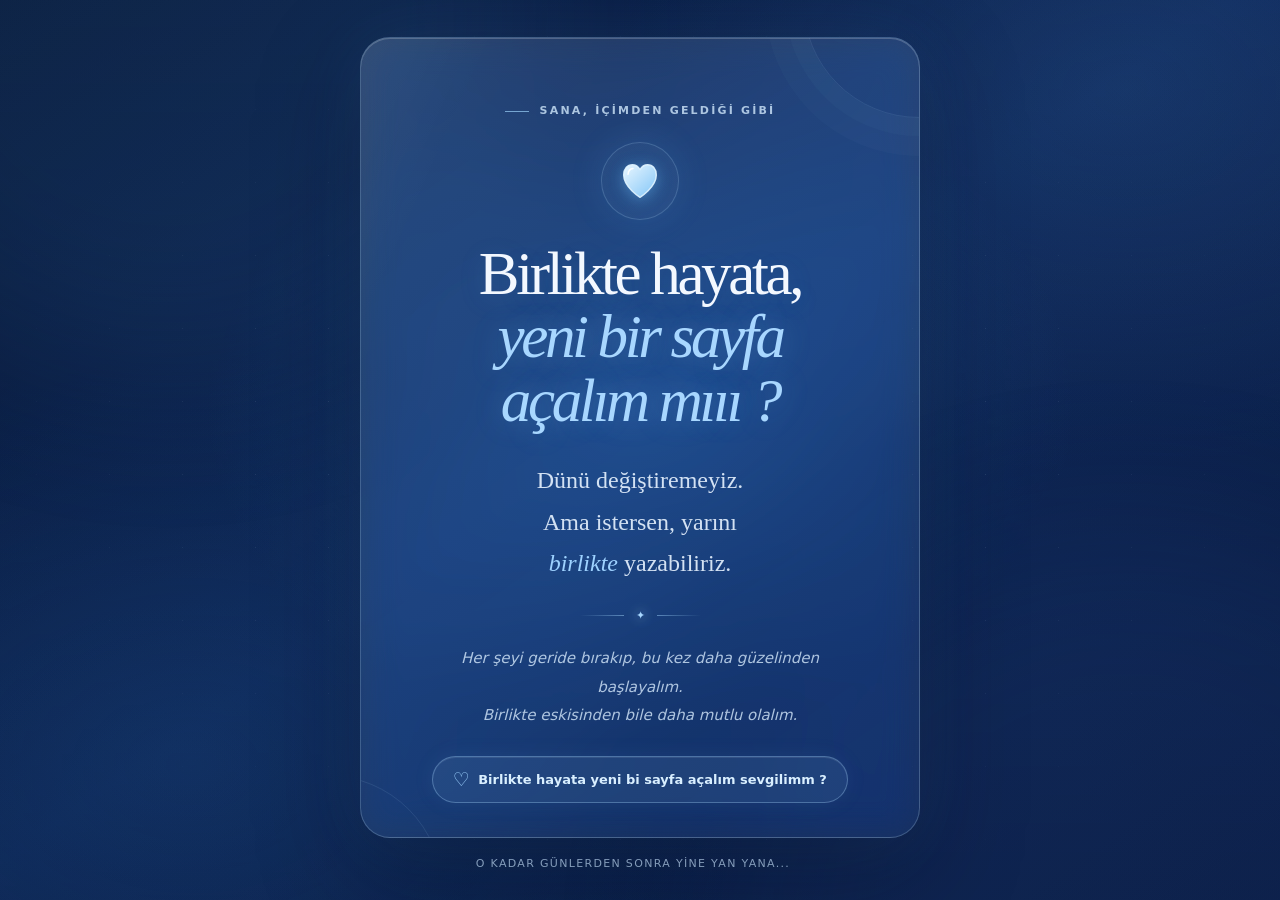
==== index.html @ e8ce2bab "Update index.html" ====
<!doctype html>
<html lang="tr">
<head>
  <meta charset="utf-8">
  <meta name="viewport" content="width=device-width, initial-scale=1">
  <meta name="theme-color" content="#0b2250">
  <meta name="description" content="Geçmişi geride bırakıp birlikte yeni bir sayfa açmaya dair küçük bir not.">
  <title>Hayata Yeni Bir Sayfa</title>
  <link rel="stylesheet" href="style.css?v=2">
  <script src="script.js" defer></script>
  <link rel="shortcut icon" href="favicon.png" type="image/x-icon">
</head>
<body>
  <div class="sky" aria-hidden="true">
    <div class="aurora aurora-one"></div>
    <div class="aurora aurora-two"></div>
    <div class="stars"></div>
    <div class="heart-field" id="heart-field"></div>
  </div>

  <main class="scene">
    <article class="message">
      <div class="glass-shine" aria-hidden="true"></div>
      <div class="message-content">
        <p class="eyebrow"><span class="eyebrow-line"></span> Sana, içimden geldiği gibi</p>

        <div class="heart-mark" aria-hidden="true">
          <svg viewBox="0 0 48 48" role="presentation" focusable="false">
            <defs>
              <linearGradient id="heart-fill" x1="8" y1="8" x2="39" y2="42" gradientUnits="userSpaceOnUse">
                <stop stop-color="#E6F5FF"/>
                <stop offset="1" stop-color="#83C6F7"/>
              </linearGradient>
            </defs>
            <path class="heart-shape" d="M24 41S7 30.5 7 17.8C7 11 10.8 7 16.1 7c3.5 0 6.2 2 7.9 5.1C25.7 9 28.4 7 31.9 7 37.2 7 41 11 41 17.8 41 30.5 24 41 24 41Z"/>
            <path class="heart-highlight" d="M11.5 17c.3-3.7 2.2-5.8 5.2-6"/>
          </svg>
        </div>

        <h1>Birlikte hayata,<br><em>yeni bir sayfa açalım mııı ?</em></h1>

        <p class="poem">
          Dünü değiştiremeyiz.<br>
          Ama istersen, yarını<br>
          <span>birlikte</span> yazabiliriz.
        </p>

        <div class="divider" aria-hidden="true"><span></span><i>✦</i><span></span></div>

        <p class="closing">
          Her şeyi geride bırakıp, bu kez daha güzelinden başlayalım.<br>
          Birlikte eskisinden bile daha mutlu olalım.
        </p>

        <a class="wish-button" href="flower.html">
          <span aria-hidden="true">♡</span> Birlikte hayata yeni bi sayfa açalım sevgilimm ?
        </a>
      </div>
    </article>

    <p class="signature">o kadar günlerden sonra yine yan yana...<span aria-hidden="true"></span></p>
  </main>
</body>
</html>
---- style.css ----
:root {
  color-scheme: dark;
  --white: #f2f8ff;
  --ice: #c8e7ff;
  --soft-blue: #94c9f5;
}

* { box-sizing: border-box; }

html { min-width: 320px; min-height: 100%; background: #091a3c; }

body {
  position: relative;
  display: grid;
  min-width: 320px;
  min-height: 100vh;
  min-height: 100svh;
  margin: 0;
  overflow-x: hidden;
  place-items: center;
  color: var(--white);
  background: linear-gradient(145deg, #081735 0%, #102c60 48%, #0b1d46 100%);
  font-family: ui-serif, Georgia, "Times New Roman", serif;
}

.sky { position: fixed; inset: 0; }

.sky {
  z-index: 0;
  isolation: isolate;
  overflow: hidden;
  background:
    radial-gradient(ellipse at 50% 45%, rgba(49, 126, 201, .27), transparent 48%),
    radial-gradient(ellipse at 15% 85%, rgba(38, 106, 180, .22), transparent 38%),
    radial-gradient(ellipse at 88% 10%, rgba(78, 143, 208, .15), transparent 34%);
  pointer-events: none;
}

.sky::after {
  position: absolute;
  z-index: 0;
  inset: 0;
  background: linear-gradient(180deg, rgba(5,15,38,.08), rgba(4,13,34,.22));
  content: "";
}

.aurora {
  position: absolute;
  width: min(70vw, 720px);
  aspect-ratio: 1;
  border-radius: 50%;
  background: rgba(65, 151, 223, .12);
  filter: blur(80px);
  animation: aurora-drift 18s ease-in-out infinite alternate;
}

.aurora-one { top: -38%; left: -15%; }
.aurora-two {
  right: -20%;
  bottom: -50%;
  width: min(80vw, 820px);
  background: rgba(63, 116, 211, .12);
  animation-delay: -8s;
}

.stars {
  position: absolute;
  inset: 0;
  opacity: .34;
  background-image: radial-gradient(rgba(202, 230, 255, .75) .7px, transparent .9px);
  background-size: 73px 73px;
  mask-image: radial-gradient(ellipse at center, black, transparent 78%);
}

.heart-field { position: absolute; z-index: 1; inset: 0; overflow: hidden; }

.floating-heart {
  position: absolute;
  bottom: -70px;
  left: var(--x);
  color: rgba(133, 202, 255, var(--alpha));
  font: 400 var(--size)/1 ui-sans-serif, system-ui, sans-serif;
  text-shadow: 0 0 12px rgba(108, 193, 255, .65), 0 0 32px rgba(79, 160, 237, .52);
  animation: rise var(--duration) linear var(--delay) infinite;
}

.scene {
  z-index: 1;
  display: grid;
  position: relative;
  inset: auto;
  width: 100%;
  min-height: 100vh;
  min-height: 100svh;
  padding: 36px 20px 26px;
  place-content: center;
  justify-items: center;
}

.message {
  position: relative;
  isolation: isolate;
  width: min(100%, 560px);
  overflow: hidden;
  border: 1px solid rgba(206, 235, 255, .22);
  border-radius: 30px;
  background: linear-gradient(145deg, rgba(221, 241, 255, .15), rgba(175, 215, 248, .065));
  box-shadow:
    0 32px 100px rgba(1, 10, 32, .38),
    0 0 70px rgba(97, 174, 240, .12),
    inset 0 1px 0 rgba(255, 255, 255, .2);
  -webkit-backdrop-filter: blur(18px) saturate(135%);
  backdrop-filter: blur(18px) saturate(135%);
  animation: card-arrive 1.1s cubic-bezier(.2,.8,.2,1) both;
}

.message::before, .message::after {
  position: absolute;
  z-index: -1;
  width: 230px;
  aspect-ratio: 1;
  border: 1px solid rgba(181, 223, 255, .1);
  border-radius: 50%;
  content: "";
  pointer-events: none;
}

.message::before { top: -152px; right: -116px; box-shadow: 0 0 0 18px rgba(181,223,255,.025), 0 0 0 38px rgba(181,223,255,.02); }
.message::after { bottom: -170px; left: -150px; }

.glass-shine {
  position: absolute;
  top: -70%;
  left: -60%;
  width: 50%;
  height: 240%;
  transform: rotate(24deg);
  background: linear-gradient(90deg, transparent, rgba(255,255,255,.045), transparent);
  animation: glass-sweep 9s ease-in-out 1.2s infinite;
  pointer-events: none;
}

.message-content {
  position: relative;
  padding: clamp(36px, 8vw, 65px) clamp(27px, 8vw, 62px) 34px;
  text-align: center;
}

.eyebrow {
  display: flex;
  align-items: center;
  justify-content: center;
  gap: 11px;
  margin: 0 0 22px;
  color: rgba(213, 236, 255, .78);
  font: 600 11px/1.5 ui-sans-serif, system-ui, sans-serif;
  letter-spacing: .2em;
  text-transform: uppercase;
}

.eyebrow-line { width: 24px; height: 1px; background: rgba(155, 207, 248, .7); }

.heart-mark {
  display: grid;
  place-items: center;
  width: 78px;
  height: 78px;
  margin: 0 auto 22px;
  border: 1px solid rgba(177, 224, 255, .22);
  border-radius: 50%;
  background: radial-gradient(circle, rgba(130, 196, 249, .16), rgba(148, 200, 244, .035) 70%);
  box-shadow: 0 0 34px rgba(105, 186, 247, .14), inset 0 0 20px rgba(171, 219, 255, .07);
  animation: heart-breathe 4s ease-in-out infinite;
}

.heart-mark svg { display: block; width: 46px; height: 46px; overflow: visible; }
.heart-shape { fill: url(#heart-fill); stroke: rgba(224, 244, 255, .92); stroke-width: 1.5; stroke-linejoin: round; filter: drop-shadow(0 3px 8px rgba(93, 180, 242, .42)); }
.heart-highlight { fill: none; stroke: rgba(255,255,255,.92); stroke-width: 1.6; stroke-linecap: round; }

h1 {
  margin: 0;
  color: #f3f8ff;
  font-size: clamp(39px, 9vw, 61px);
  font-weight: 500;
  letter-spacing: -.055em;
  line-height: 1.04;
  text-shadow: 0 5px 28px rgba(117, 187, 243, .15);
}

h1 em {
  color: #a8d7ff;
  font-weight: 500;
  text-shadow: 0 0 30px rgba(114, 188, 246, .32);
}

.poem {
  margin: 28px 0 0;
  color: rgba(232, 243, 255, .9);
  font-size: clamp(19px, 4.5vw, 24px);
  line-height: 1.72;
}

.poem span { color: #9ed2ff; font-style: italic; }

.divider {
  display: flex;
  align-items: center;
  justify-content: center;
  gap: 12px;
  margin: 25px auto 22px;
  color: #a8d7ff;
}

.divider span { width: 44px; height: 1px; background: linear-gradient(90deg, transparent, rgba(157,208,248,.5)); }
.divider span:last-child { transform: rotate(180deg); }
.divider i { font-size: 11px; font-style: normal; text-shadow: 0 0 12px #9ed2ff; }

.closing {
  margin: 0;
  color: rgba(218, 237, 255, .78);
  font: italic 15px/1.9 ui-sans-serif, system-ui, sans-serif;
}

.wish-button {
  display: inline-flex;
  align-items: center;
  justify-content: center;
  gap: 8px;
  max-width: 100%;
  margin-top: 26px;
  padding: 13px 20px;
  border: 1px solid rgba(171, 218, 255, .32);
  border-radius: 999px;
  color: #d9efff;
  background: rgba(136, 192, 239, .1);
  box-shadow: 0 0 22px rgba(108, 183, 240, .08), inset 0 1px 0 rgba(255,255,255,.09);
  font: 600 13px/1.5 ui-sans-serif, system-ui, sans-serif;
  text-align: center;
  text-decoration: none;
  transition: background .2s ease, box-shadow .2s ease, transform .2s ease;
}

.wish-button:hover { transform: translateY(-2px); background: rgba(136,192,239,.18); box-shadow: 0 0 28px rgba(108,183,240,.2); }
.wish-button:focus-visible { outline: 2px solid #b9e0ff; outline-offset: 4px; }
.wish-button span { flex: 0 0 auto; color: #9ed2ff; font-size: 19px; line-height: .8; }

.signature {
  margin: 18px 0 0;
  color: rgba(198, 225, 249, .65);
  font: 11px/1.5 ui-sans-serif, system-ui, sans-serif;
  letter-spacing: .12em;
  text-transform: uppercase;
  animation: card-arrive 1s .3s both;
}

.signature span { margin: 0 7px; color: #9ed2ff; }

.floating-heart.is-static { bottom: var(--resting-y); opacity: .35; }

.garden-scene { padding-top: 24px; padding-bottom: 24px; }

.garden-card { width: min(100%, 650px); }

.garden-content { padding-top: clamp(28px, 5vw, 42px); }

.back-link {
  display: inline-block;
  margin: 0 0 26px;
  color: rgba(205, 231, 253, .7);
  font: 12px/1.5 ui-sans-serif, system-ui, sans-serif;
  text-decoration: none;
  transition: color .2s ease;
}

.back-link:hover { color: #fff; }
.back-link:focus-visible { outline: 2px solid #b9e0ff; outline-offset: 4px; border-radius: 3px; }
.garden-title { font-size: clamp(35px, 7vw, 53px); }

.garden-poem {
  margin: 20px auto 0;
  color: rgba(232, 243, 255, .88);
  font-size: clamp(15px, 3.5vw, 18px);
  line-height: 1.8;
}

.bouquet {
  position: relative;
  width: min(100%, 330px);
  margin: 5px auto -9px;
  isolation: isolate;
}

.bouquet svg {
  position: relative;
  z-index: 1;
  display: block;
  width: 100%;
  overflow: visible;
  filter: drop-shadow(0 9px 19px rgba(85, 169, 224, .22));
}

.bouquet-glow {
  position: absolute;
  z-index: -1;
  top: 17%;
  left: 18%;
  width: 64%;
  height: 60%;
  border-radius: 50%;
  background: rgba(92, 173, 237, .23);
  filter: blur(38px);
  animation: glow-breathe 5s ease-in-out infinite alternate;
}

.flower-hint {
  margin: -2px 0 0;
  color: rgba(206, 232, 252, .62);
  font: 10px/1.4 ui-sans-serif, system-ui, sans-serif;
  letter-spacing: .12em;
  text-transform: uppercase;
  text-shadow: 0 0 12px rgba(135, 204, 255, .35);
}

.leaf { filter: drop-shadow(0 2px 3px rgba(75, 141, 115, .12)); }

.bloom {
  opacity: 0;
  animation: flower-appear .8s ease-out both;
}

.bloom-two { animation-delay: .2s; }
.bloom-three { animation-delay: .35s; }
.bloom-four { animation-delay: .5s; }
.bloom-five { animation-delay: .65s; }

.flower-head {
  transform-box: fill-box;
  transform-origin: center;
  animation: flower-open 1.1s cubic-bezier(.2,.8,.2,1) both, flower-sway 5s ease-in-out 1.1s infinite;
}

.bloom-two .flower-head { animation-delay: .18s, 1.28s; }
.bloom-three .flower-head { animation-delay: .34s, 1.44s; }
.bloom-four .flower-head { animation-delay: .5s, 1.6s; }
.bloom-five .flower-head { animation-delay: .66s, 1.76s; }

.flower-sparkles {
  opacity: 0;
  transform-origin: center;
  animation: sparkle-in .7s ease-out 1s both;
}

.flower-sparkles path { stroke: currentColor; stroke-linecap: round; stroke-width: 1.5; }
.flower-sparkles circle { fill: currentColor; }

.wind-petal {
  position: absolute;
  z-index: 2;
  top: var(--start-y);
  left: var(--start-x);
  width: var(--petal-width, 9px);
  height: var(--petal-height, 14px);
  border: 1px solid rgba(221, 242, 255, .66);
  border-radius: 90% 0 90% 0;
  background: linear-gradient(145deg, rgba(211, 239, 255, .88), rgba(93, 171, 224, .52));
  box-shadow: 0 0 12px rgba(133, 204, 250, .5);
  opacity: 0;
  pointer-events: none;
  animation: petal-drift var(--petal-duration, 7s) ease-in-out var(--petal-delay, 0s) infinite;
}

.wind-petal-one { --start-x: 12%; --start-y: 48%; --petal-delay: .7s; --petal-duration: 7.5s; }
.wind-petal-two { --start-x: 76%; --start-y: 35%; --petal-width: 7px; --petal-height: 11px; --petal-delay: 2.1s; --petal-duration: 8.5s; }
.wind-petal-three { --start-x: 30%; --start-y: 18%; --petal-width: 6px; --petal-height: 10px; --petal-delay: 3.3s; --petal-duration: 7s; }
.wind-petal-four { --start-x: 86%; --start-y: 58%; --petal-delay: 4.4s; --petal-duration: 9s; }
.wind-petal-five { --start-x: 48%; --start-y: 12%; --petal-width: 6px; --petal-height: 9px; --petal-delay: 5.5s; --petal-duration: 8s; }
.wind-petal-six { --start-x: 5%; --start-y: 68%; --petal-width: 7px; --petal-height: 11px; --petal-delay: 6.2s; --petal-duration: 9.5s; }

.garden-note {
  margin: 0;
  color: rgba(235, 245, 255, .94);
  font-size: clamp(15px, 3.5vw, 18px);
  line-height: 1.85;
}

.garden-signoff {
  max-width: 440px;
  margin: 17px auto 0;
  color: rgba(202, 225, 248, .73);
  font: 13px/1.8 ui-sans-serif, system-ui, sans-serif;
}

.garden-end {
  margin: 20px 0 0;
  color: #b8ddfc;
  font: italic 13px/1.6 ui-sans-serif, system-ui, sans-serif;
  letter-spacing: .025em;
}

.garden-end span { margin-left: 4px; color: #acd9ff; }

@keyframes rise {
  0% { transform: translate3d(0, 0, 0) rotate(-10deg) scale(.85); opacity: 0; }
  12% { opacity: 1; }
  82% { opacity: .8; }
  100% { transform: translate3d(var(--drift), -115vh, 0) rotate(18deg) scale(1.15); opacity: 0; }
}

@keyframes aurora-drift {
  from { transform: translate3d(-3%, 0, 0) scale(.95); }
  to { transform: translate3d(7%, 8%, 0) scale(1.08); }
}

@keyframes card-arrive {
  from { transform: translateY(16px); opacity: 0; }
  to { transform: translateY(0); opacity: 1; }
}

@keyframes heart-breathe {
  0%, 100% { transform: scale(1); box-shadow: 0 0 34px rgba(105,186,247,.14), inset 0 0 20px rgba(171,219,255,.07); }
  50% { transform: scale(1.045); box-shadow: 0 0 43px rgba(105,186,247,.23), inset 0 0 23px rgba(171,219,255,.1); }
}

@keyframes glass-sweep {
  0%, 68%, 100% { transform: translateX(-90%) rotate(24deg); opacity: 0; }
  76% { opacity: 1; }
  92% { transform: translateX(390%) rotate(24deg); opacity: 0; }
}

@keyframes flower-appear { from { opacity: 0; } to { opacity: 1; } }

@keyframes flower-open {
  0% { scale: .15; }
  70% { scale: 1.16; }
  100% { scale: 1; }
}

@keyframes flower-sway {
  0%, 100% { rotate: -2deg; }
  50% { rotate: 2deg; }
}

@keyframes glow-breathe {
  from { opacity: .55; transform: scale(.9); }
  to { opacity: .9; transform: scale(1.08); }
}

@keyframes sparkle-in {
  from { opacity: 0; }
  to { opacity: .95; }
}

@keyframes petal-drift {
  0%, 8% { transform: translate3d(0, 0, 0) rotate(-18deg) scale(.72); opacity: 0; }
  22% { opacity: .8; }
  70% { opacity: .72; }
  100% { transform: translate3d(32px, -48px, 0) rotate(210deg) scale(1); opacity: 0; }
}

@media (max-width: 520px) {
  .scene { min-height: 100vh; min-height: 100svh; padding: 22px 16px; }
  .message {
    width: min(100%, 430px);
    border-radius: 25px;
    -webkit-backdrop-filter: blur(12px) saturate(120%);
    backdrop-filter: blur(12px) saturate(120%);
  }
  .message-content { padding: 30px 21px 25px; }
  .eyebrow { gap: 8px; margin-bottom: 18px; font-size: 10px; letter-spacing: .12em; }
  .eyebrow-line { flex: 0 0 18px; }
  .heart-mark { width: 66px; height: 66px; margin-bottom: 18px; }
  .heart-mark svg { width: 42px; height: 42px; }
  .poem { margin-top: 22px; font-size: clamp(17px, 5vw, 21px); line-height: 1.65; }
  .divider { margin: 20px auto 17px; }
  .closing { font-size: 13px; line-height: 1.75; }
  .wish-button { width: min(100%, 340px); margin-top: 21px; border-radius: 18px; font-size: 12px; line-height: 1.45; }
  .signature { margin-top: 13px; font-size: 10px; }
  .aurora { filter: blur(48px); animation: none; }
  .garden-scene { padding: 12px 13px; }
  .garden-content { padding: 22px 20px 24px; }
  .back-link { margin-bottom: 18px; }
  .garden-poem { font-size: 14px; line-height: 1.65; }
  .bouquet { width: min(84vw, 285px); margin: 0 auto -7px; }
  .flower-hint { margin-top: 0; font-size: 9px; }
  .garden-note { font-size: 14px; line-height: 1.7; }
  .garden-signoff { margin-top: 13px; font-size: 12px; }
  .garden-end { margin-top: 15px; font-size: 12px; }
  .desktop-break { display: none; }
}

@media (max-width: 360px) {
  .scene { padding-right: 12px; padding-left: 12px; }
  .message-content { padding-right: 17px; padding-left: 17px; }
  .eyebrow { font-size: 9px; letter-spacing: .09em; }
  h1 { font-size: clamp(36px, 11vw, 42px); }
  .wish-button { padding: 12px 14px; }
  .garden-scene { padding: 10px; }
  .garden-content { padding: 19px 15px 22px; }
  .garden-title { font-size: clamp(32px, 10vw, 37px); }
  .garden-poem { font-size: 13px; }
  .garden-note { font-size: 13px; }
}

@media (max-height: 700px) and (min-width: 521px) {
  .scene { padding-top: 18px; padding-bottom: 18px; }
  .message-content { padding-top: 28px; padding-bottom: 20px; }
  .heart-mark { width: 60px; height: 60px; margin-bottom: 15px; }
  .poem { margin-top: 18px; }
  .divider { margin: 16px auto 13px; }
  .wish-button { margin-top: 17px; }
}

@media (max-height: 740px) and (max-width: 520px) {
  .scene { align-content: start; padding-top: 12px; padding-bottom: 14px; }
  .message-content { padding-top: 23px; padding-bottom: 19px; }
  .eyebrow { margin-bottom: 13px; }
  .heart-mark { width: 58px; height: 58px; margin-bottom: 13px; }
  .heart-mark svg { width: 38px; height: 38px; }
  .poem { margin-top: 16px; }
  .divider { margin: 15px auto 12px; }
  .wish-button { margin-top: 16px; }
  .garden-scene { padding: 8px 12px; }
  .garden-content { padding-top: 16px; padding-bottom: 18px; }
  .back-link { margin-bottom: 12px; }
  .garden-poem { margin-top: 13px; line-height: 1.55; }
  .bouquet { width: min(72vw, 240px); }
  .flower-hint { font-size: 8px; }
  .garden-end { margin-top: 12px; }
}

@media (prefers-reduced-motion: reduce) {
  *, *::before, *::after { scroll-behavior: auto !important; animation-duration: .01ms !important; animation-iteration-count: 1 !important; transition-duration: .01ms !important; }
  .floating-heart.is-static { bottom: var(--resting-y); opacity: .35; transform: none; }
  .wind-petal { display: none; }
  .bloom { opacity: 1; animation: none; }
  .flower-head { scale: 1; rotate: 0deg; animation: none; }
  .flower-sparkles { opacity: .85; animation: none; }
  .bouquet-glow { opacity: .7; animation: none; }
}
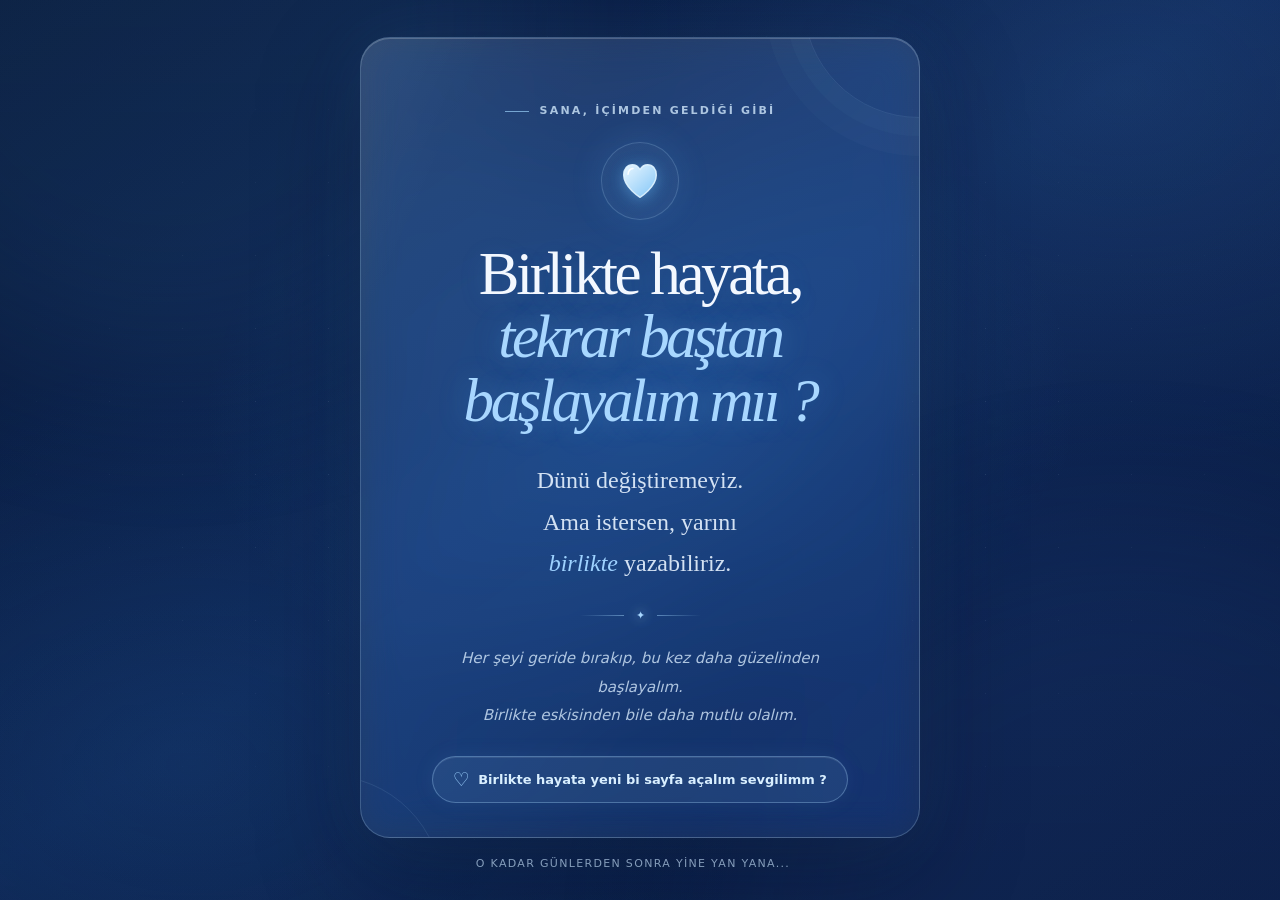
==== commit bcbc2819: "Update index.html" ====
--- a/index.html
+++ b/index.html
@@ -37,7 +37,7 @@
           </svg>
         </div>
 
-        <h1>Birlikte hayata,<br><em>yeni bir sayfa açalım mııı ?</em></h1>
+        <h1>Birlikte hayata,<br><em>tekrar baştan başlayalım mıı ?</em></h1>
 
         <p class="poem">
           Dünü değiştiremeyiz.<br>
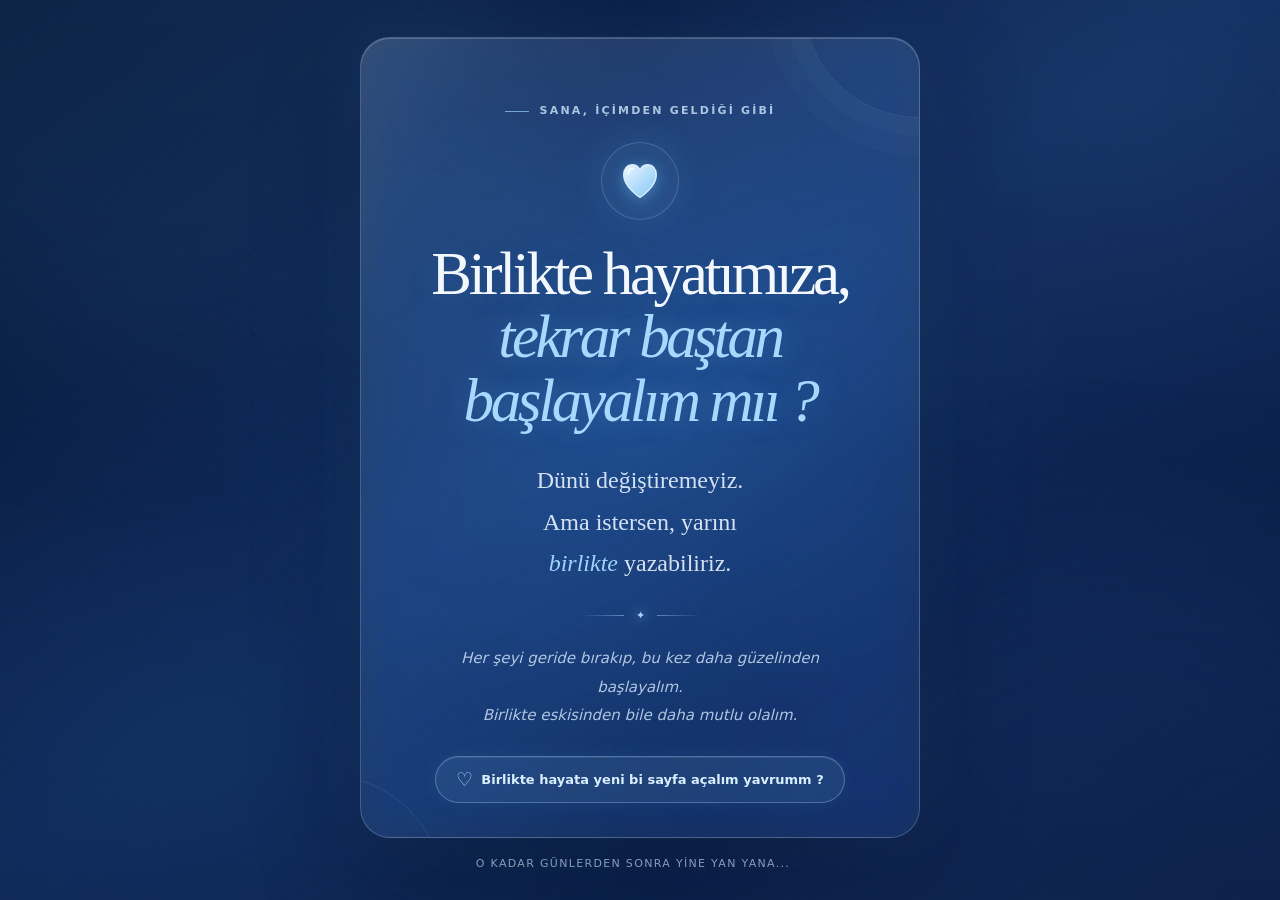
==== commit c85aeda8: "Update text in index.html for clarity" ====
--- a/index.html
+++ b/index.html
@@ -37,7 +37,7 @@
           </svg>
         </div>
 
-        <h1>Birlikte hayata,<br><em>tekrar baştan başlayalım mıı ?</em></h1>
+        <h1>Birlikte hayatımıza,<br><em>tekrar baştan başlayalım mıı ?</em></h1>
 
         <p class="poem">
           Dünü değiştiremeyiz.<br>
@@ -53,7 +53,7 @@
         </p>
 
         <a class="wish-button" href="flower.html">
-          <span aria-hidden="true">♡</span> Birlikte hayata yeni bi sayfa açalım sevgilimm ?
+          <span aria-hidden="true">♡</span> Birlikte hayata yeni bi sayfa açalım yavrumm ?
         </a>
       </div>
     </article>
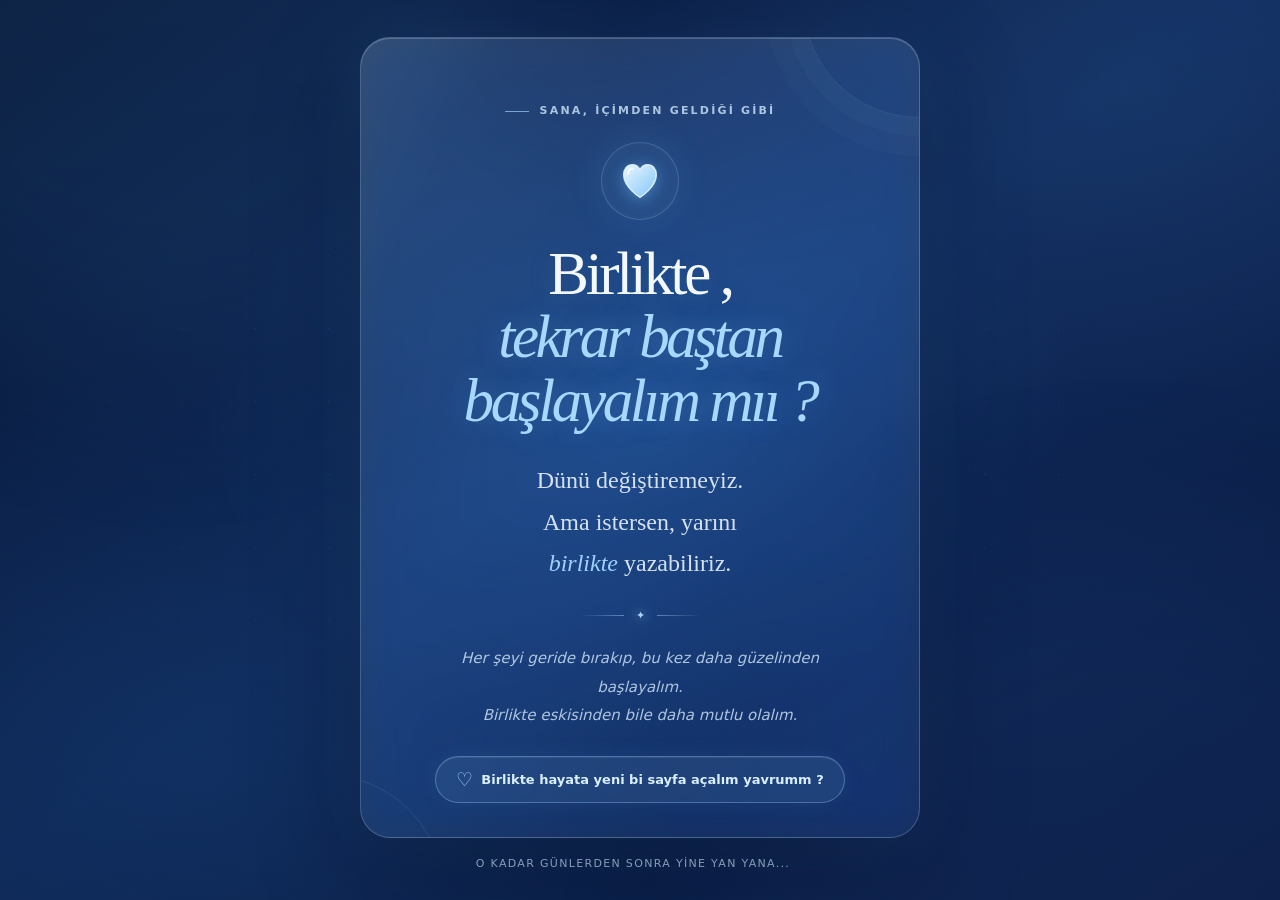
==== commit 22211f45: "Update index.html" ====
--- a/index.html
+++ b/index.html
@@ -37,7 +37,7 @@
           </svg>
         </div>
 
-        <h1>Birlikte hayatımıza,<br><em>tekrar baştan başlayalım mıı ?</em></h1>
+        <h1>Birlikte ,<br><em>tekrar baştan başlayalım mıı ?</em></h1>
 
         <p class="poem">
           Dünü değiştiremeyiz.<br>
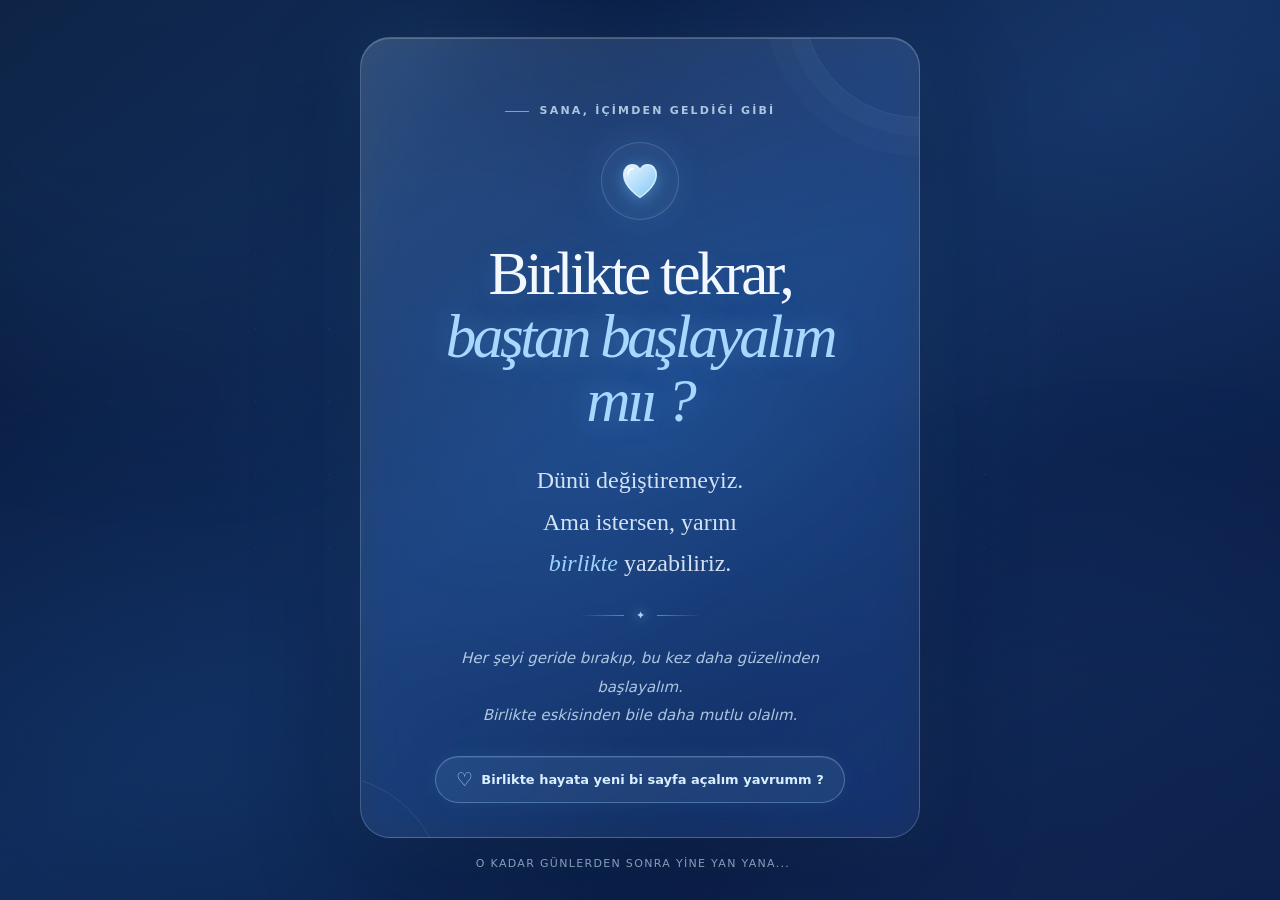
==== commit adaab157: "Update heading text in index.html" ====
--- a/index.html
+++ b/index.html
@@ -37,7 +37,7 @@
           </svg>
         </div>
 
-        <h1>Birlikte ,<br><em>tekrar baştan başlayalım mıı ?</em></h1>
+        <h1>Birlikte tekrar,<br><em> baştan başlayalım mıı ?</em></h1>
 
         <p class="poem">
           Dünü değiştiremeyiz.<br>
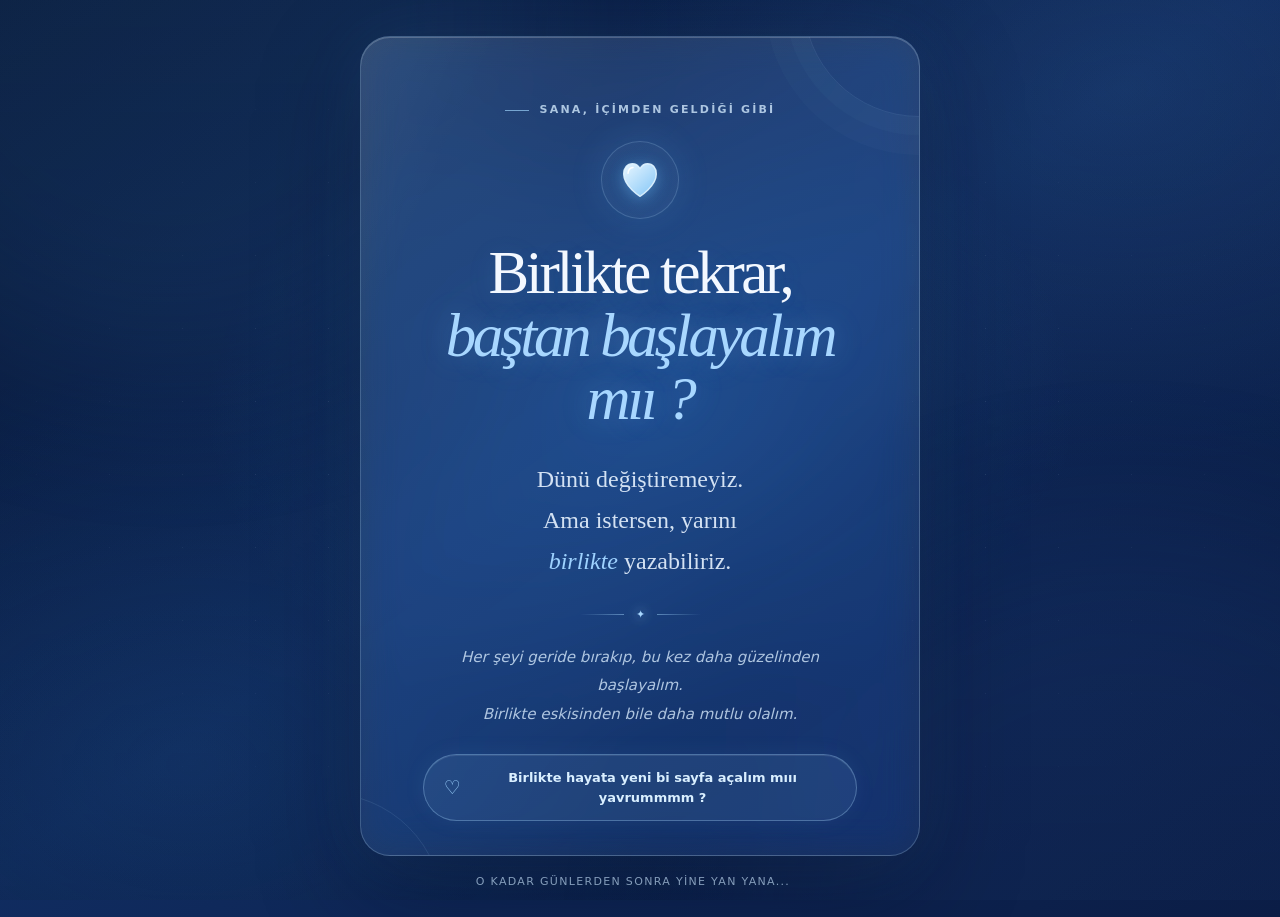
==== commit 2f2c361d: "Update text in wish button link" ====
--- a/index.html
+++ b/index.html
@@ -53,7 +53,7 @@
         </p>
 
         <a class="wish-button" href="flower.html">
-          <span aria-hidden="true">♡</span> Birlikte hayata yeni bi sayfa açalım yavrumm ?
+          <span aria-hidden="true">♡</span> Birlikte hayata yeni bi sayfa açalım mııı yavrummmm ?
         </a>
       </div>
     </article>
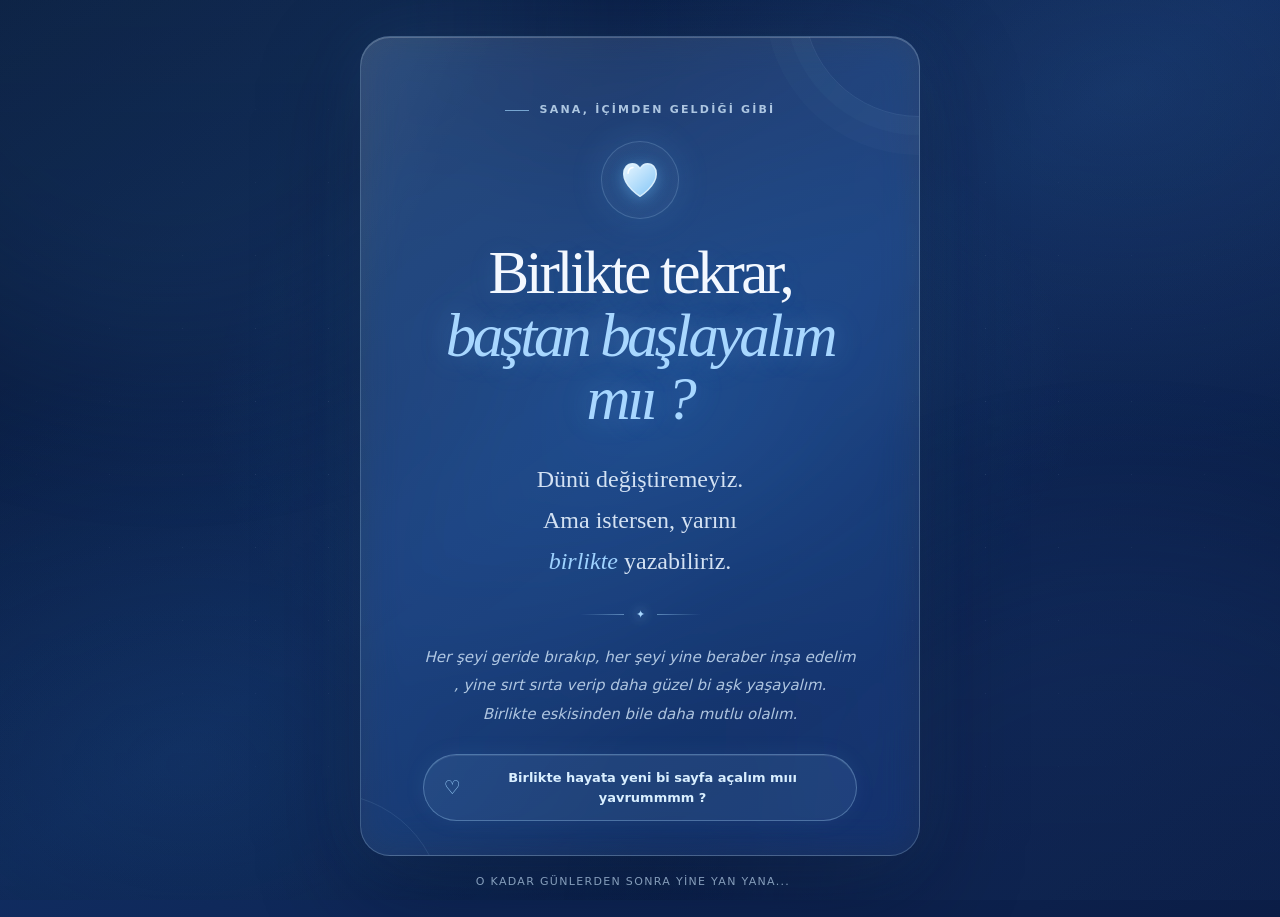
==== commit c3ac7e42: "Update closing paragraph text in index.html" ====
--- a/index.html
+++ b/index.html
@@ -48,7 +48,7 @@
         <div class="divider" aria-hidden="true"><span></span><i>✦</i><span></span></div>
 
         <p class="closing">
-          Her şeyi geride bırakıp, bu kez daha güzelinden başlayalım.<br>
+          Her şeyi geride bırakıp, her şeyi yine beraber inşa edelim , yine sırt sırta verip daha güzel bi aşk yaşayalım.<br>
           Birlikte eskisinden bile daha mutlu olalım.
         </p>
 
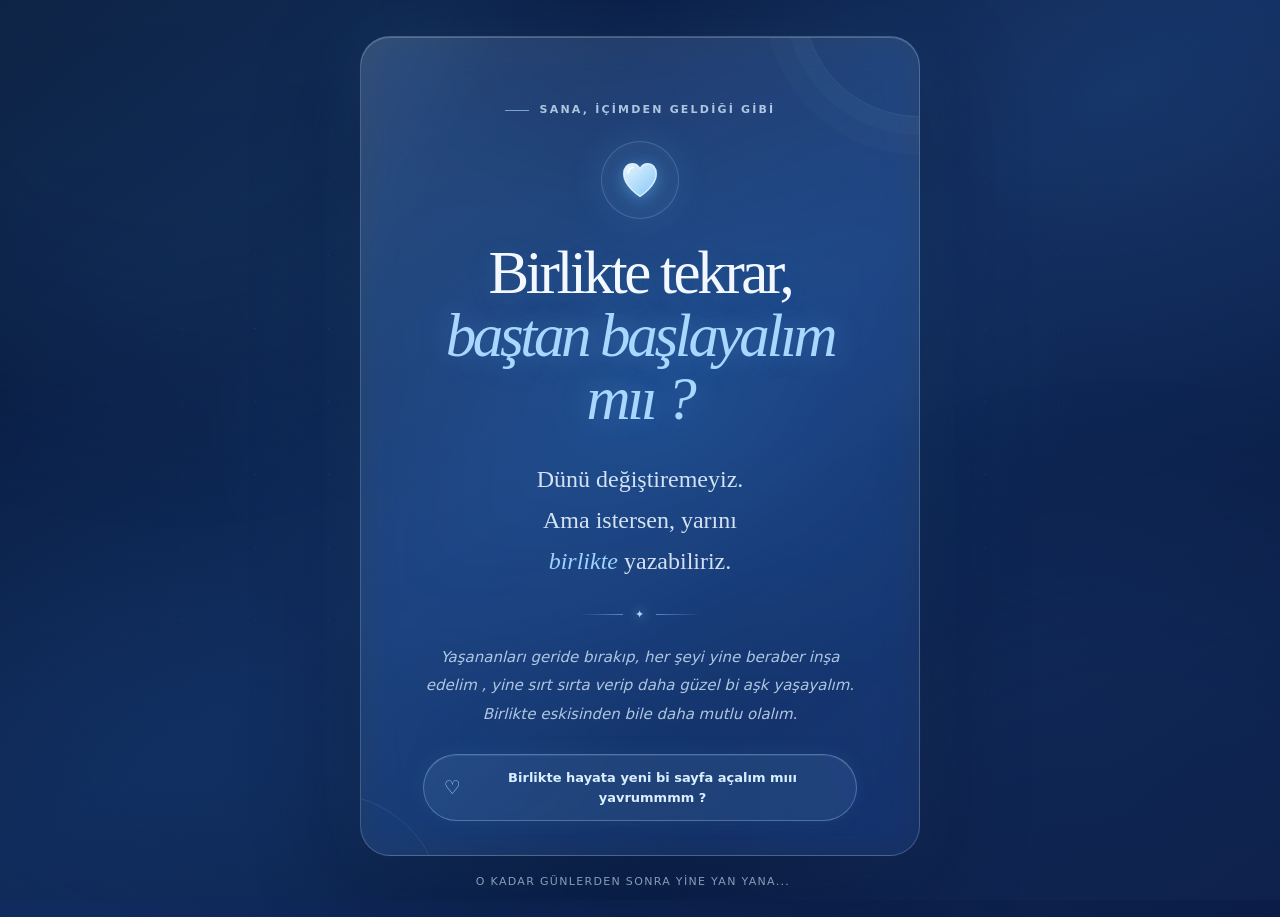
==== commit 548223fe: "Update closing paragraph text in index.html" ====
--- a/index.html
+++ b/index.html
@@ -48,7 +48,7 @@
         <div class="divider" aria-hidden="true"><span></span><i>✦</i><span></span></div>
 
         <p class="closing">
-          Her şeyi geride bırakıp, her şeyi yine beraber inşa edelim , yine sırt sırta verip daha güzel bi aşk yaşayalım.<br>
+          Yaşananları geride bırakıp, her şeyi yine beraber inşa edelim , yine sırt sırta verip daha güzel bi aşk yaşayalım.<br>
           Birlikte eskisinden bile daha mutlu olalım.
         </p>
 
